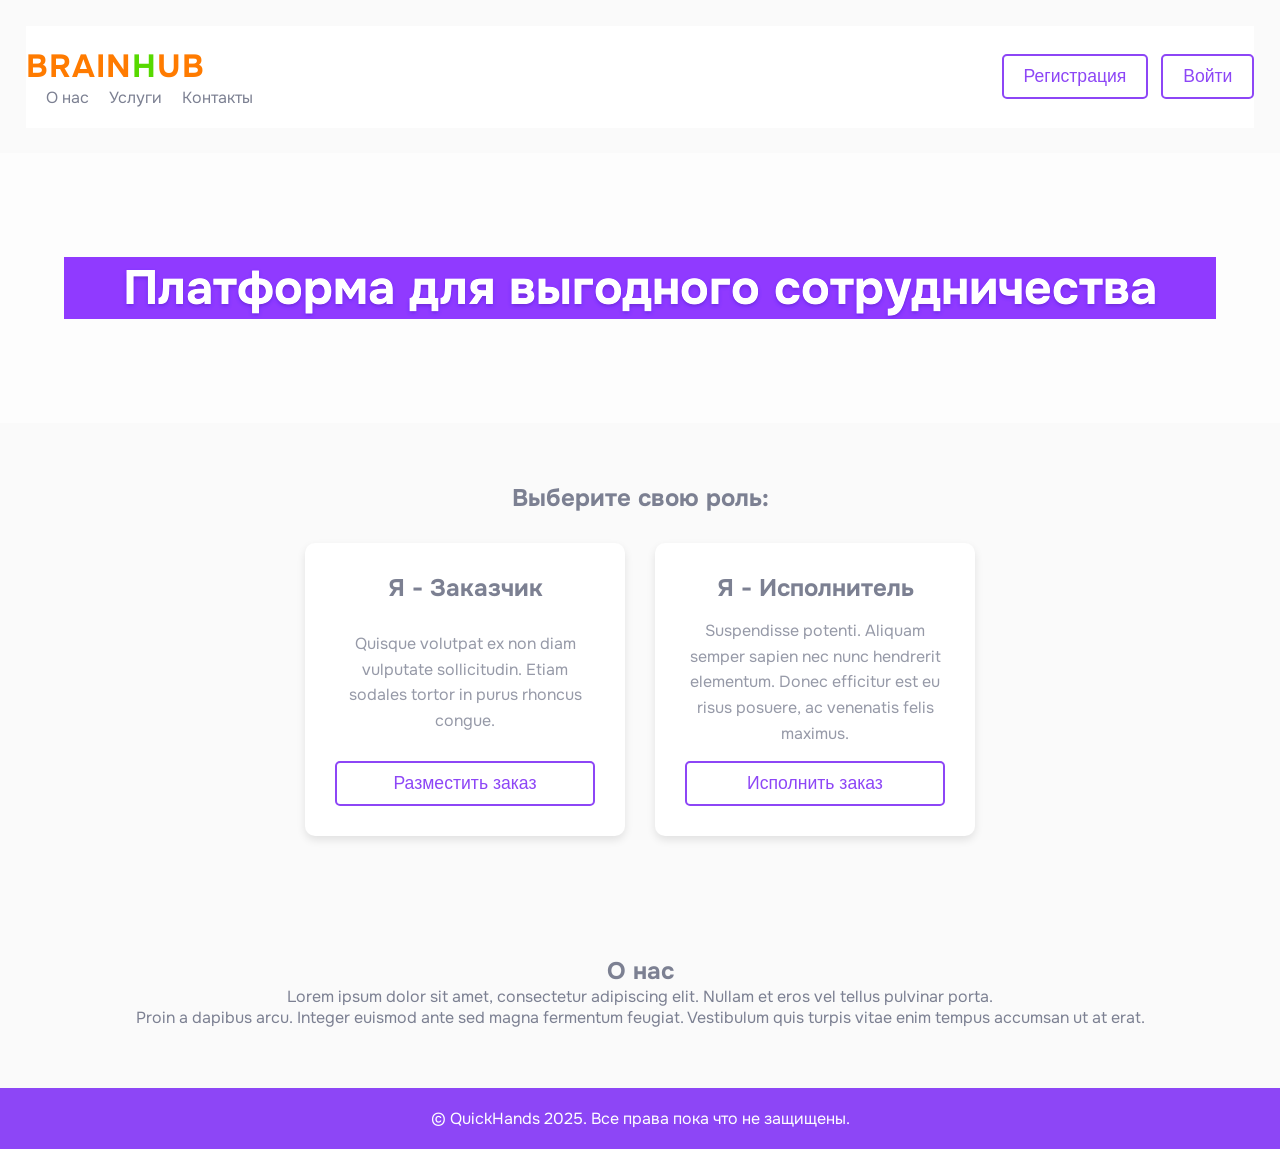
==== index.html @ 3f93f0e9 "Main page 'index' added, base styles added" ====
<!DOCTYPE html>
<html lang="ru">

<head>
    <meta charset="UTF-8">
    <meta name="viewport" content="width=device-width, initial-scale=1.0">
    <title>Фриланс Биржа</title>
    <link rel="stylesheet" href="styles.css">
    <!-- Используем современный шрифт -->
    <link rel="preconnect" href="https://fonts.googleapis.com">
    <link rel="preconnect" href="https://fonts.gstatic.com" crossorigin>
    <link href="https://fonts.googleapis.com/css2?family=Onest:wght@100..900&display=swap" rel="stylesheet">
</head>

<body>
    <header class="header">
        <div class="container">
            <h1 class="logo orangecolor">Brain<span class="greencolor">H</span>ub</h1>
            <nav class="navigation">
                <ul>
                    <li><a href="#about-us">О нас</a></li>
                    <li><a href="#services">Услуги</a></li>
                    <li><a href="#contact">Контакты</a></li>
                </ul>
            </nav>
        </div>
        <button class="btn btn-outline">Регистрация</button>
        <button class="btn btn-outline">Войти</button>
    </header>

    <section id="hero-section" class="hero">
        <div class="container maincont">
            <div class="maintitle">
                <h2 class="maintext">Платформа для выгодного сотрудничества</h2>
            </div>
            <!-- <p>Свяжитесь с талантливыми специалистами прямо сейчас!</p>
            <button class="btn btn-primary">Создать проект</button> -->
        </div>
    </section>
    <section id="services" class="services">
        <div class="container">
            <h2>Выберите свою роль:</h2>
            <div class="service-blocks">
                <div class="block block-orderer">
                    <h3>Я - Заказчик</h3>
                    <p>Quisque volutpat ex non diam vulputate sollicitudin. Etiam sodales tortor in purus rhoncus congue.</p>
                    <button class="btn btn-outline inbe">Разместить заказ</button>
                </div>
                <div class="block block-executor">
                    <h3>Я - Исполнитель</h3>
                    <p>Suspendisse potenti. Aliquam semper sapien nec nunc hendrerit elementum. Donec efficitur est eu risus posuere, ac venenatis felis maximus.</p>
                    <button class="btn btn-outline inbe">Исполнить заказ</button>
                </div>
            </div>
        </div>
    </section>

    <section id="about-us" class="about-us">
        <div class="container">
            <h2>О нас</h2>
            <p>Lorem ipsum dolor sit amet, consectetur adipiscing elit. Nullam et eros vel tellus pulvinar porta.</p>
            <p>Proin a dapibus arcu. Integer euismod ante sed magna fermentum feugiat. Vestibulum quis turpis vitae enim tempus accumsan ut at erat.</p>
        </div>
    </section>


    <footer class="footer">
        <div class="container">
            <p class="rights">&copy; QuickHands 2025. Все права пока что не защищены.</p>
        </div>
    </footer>
</body>

</html>
---- styles.css ----
* {
    margin: 0;
    padding: 0;
    box-sizing: border-box;
    text-decoration: none;
    color: #7c8092;
}

body {
    font-family: "Onest", sans-serif;
    color: #333;
    background-color: #fafafa;
}

.container {
    max-width: 100%;
    width: 100%;
    /* margin: auto; */
}

.maincont {
    display: flex;
    justify-content: center;
}

.maintitle {
    width: 90%;
    color: #8d46f6;
    background-color: #8d46f6;
    text-align: center;
    vertical-align: middle;
}

.maintext {
    margin-bottom: 0px!important;
}

.header {
    gap: 1vw;
    margin: 2vw;
    display: flex;
    justify-content: space-between;
    align-items: center;
    padding: 20px 0;
    background-color: white;
    position: relative;
    z-index: 1000;
}

.logo {
    font-size: 2em;
    font-weight: bold;
    text-transform: uppercase;
    letter-spacing: 1px;
    color: black;
}

.navigation ul {
    list-style-type: none;
    display: flex;
}

.navigation li {
    margin-left: 20px;
}

.navigation a {
    text-decoration: none;
    color: inherit;
    transition: all .3s ease-in-out;
}

.navigation a:hover {
    color: #8d46f6;
}

.hero {
    height: 30vh;
    display: flex;
    justify-content: center;
    align-items: center;
    flex-direction: column;
    text-align: center;
    background-image: linear-gradient(to right bottom, rgba(255, 255, 255, .5), rgba(255, 255, 255, .5)), url('https://via.placeholder.com/1920x1080');
    background-position: center;
    background-repeat: no-repeat;
    background-size: cover;
    filter: contrast(120%);
}

.hero h2 {
    font-size: 3em;
    margin-bottom: 20px;
    color: #fff;
    text-shadow: 0 2px 4px rgba(0, 0, 0, .2);
}

.btn {
    padding: 10px 20px;
    border-radius: 5px;
    cursor: pointer;
    font-size: 1.1em;
    transition: transform .3s ease-in-out;
}

.btn-primary {
    background-color: #8d46f6;
    color: white;
    border: none;
}

.btn-primary:hover {
    transform: scale(1.05);
}

.inbe {
    margin-top: 15px;
}

.btn-outline {
    background-color: transparent;
    color: #8d46f6;
    border: 2px solid #8d46f6;
    transition: all .3s;
}

.btn-outline:hover {
    background-color: #8d46f6;
    color: white;
}

.about-us,
.services {
    padding: 60px 0;
    text-align: center;
}

.service-blocks {
    display: grid;
    justify-content: center;
    gap: 30px;
    grid-template-columns: repeat(2, 25%);
    margin-top: 30px;
}

.greencolor {
    color: rgb(87, 217, 0);
}

.orangecolor {
    color: rgb(255, 123, 0);
}

.block {
    display: flex;
    flex-direction: column;
    justify-content: space-between;
    padding: 30px;
    background-color: white;
    box-shadow: 0 4px 8px rgba(0, 0, 0, .1);
    border-radius: 10px;
    transition: transform .3s ease-in-out;
}

.block h3 {
    font-size: 1.5em;
    margin-bottom: 15px;
}

.block p {
    line-height: 1.6;
    opacity: .8;
}

.block:hover {
    transform: translateY(-10px);
}

.rights {
    color: white;
}

.footer {
    background-color: #8d46f6;
    color: white;
    text-align: center;
    padding: 20px 0;
}

@media screen and (max-width: 768px) {
    .navigation ul {
        flex-wrap: wrap;
    }
    .navigation li {
        margin-left: 10px;
    }
    .service-blocks {
        grid-template-columns: 1fr;
    }
}
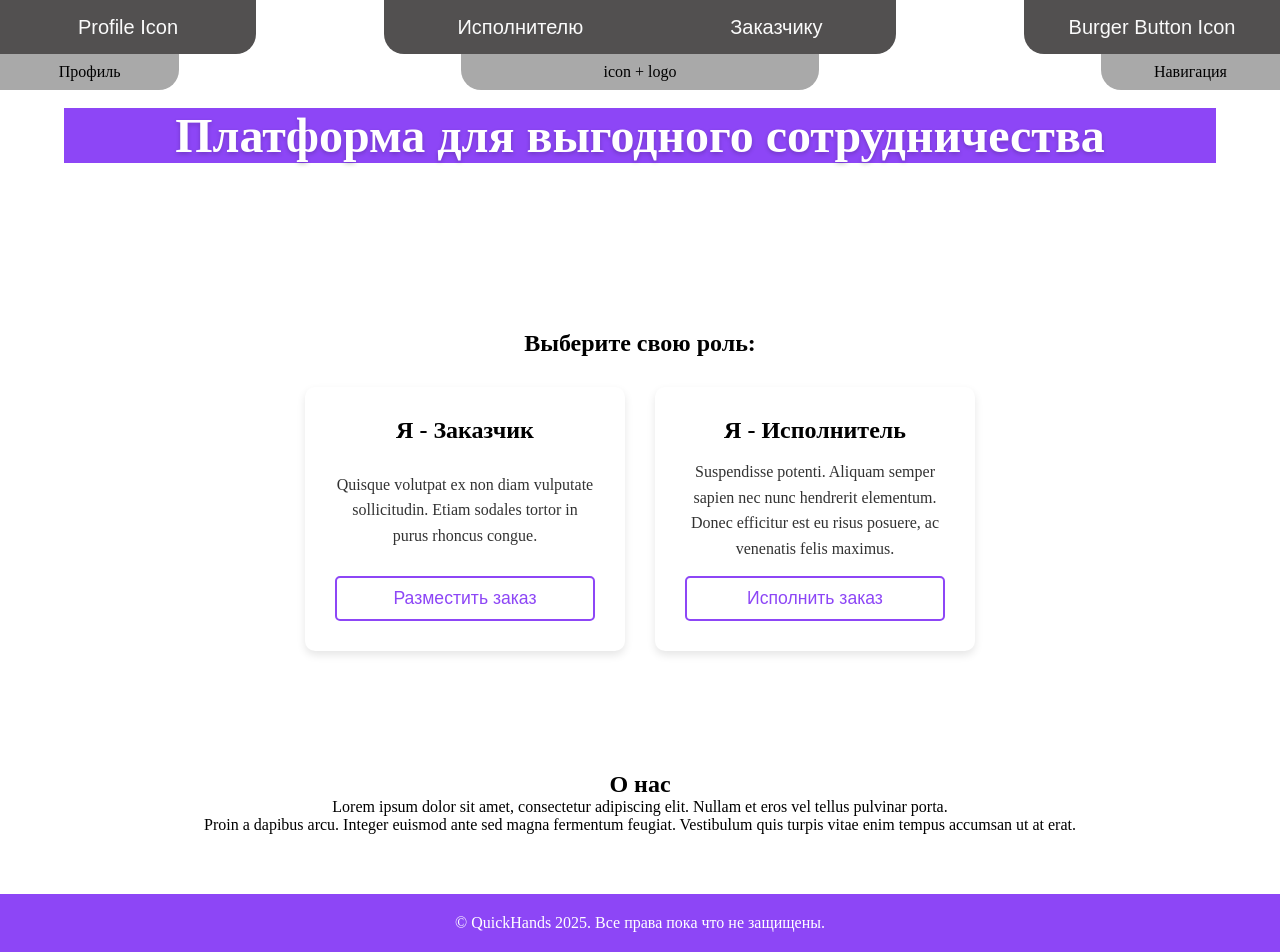
==== commit b4da30f0: "Header layout done" ====
--- a/index.html
+++ b/index.html
@@ -3,30 +3,54 @@
 
 <head>
     <meta charset="UTF-8">
-    <meta name="viewport" content="width=device-width, initial-scale=1.0">
-    <title>Фриланс Биржа</title>
-    <link rel="stylesheet" href="styles.css">
+    <meta name="viewport"
+        content="width=device-width, user-scalable=no, initial-scale=1.0, maximum-scale=1.0, minimum-scale=1.0">
+    <title>Home Page</title>
+    <link rel="stylesheet" href="./styles/BEM blocks/header/header.css">
+    <link rel="stylesheet" href="./styles/BEM blocks/primary-font/primary-font.css">
+    <link rel="stylesheet" href="./styles/styles.css">
     <!-- Используем современный шрифт -->
-    <link rel="preconnect" href="https://fonts.googleapis.com">
+    <!--<link rel="preconnect" href="https://fonts.googleapis.com">
     <link rel="preconnect" href="https://fonts.gstatic.com" crossorigin>
-    <link href="https://fonts.googleapis.com/css2?family=Onest:wght@100..900&display=swap" rel="stylesheet">
+    <link href="https://fonts.googleapis.com/css2?family=Onest:wght@100..900&display=swap" rel="stylesheet"> -->
 </head>
 
 <body>
     <header class="header">
-        <div class="container">
-            <h1 class="logo orangecolor">Brain<span class="greencolor">H</span>ub</h1>
-            <nav class="navigation">
-                <ul>
-                    <li><a href="#about-us">О нас</a></li>
-                    <li><a href="#services">Услуги</a></li>
-                    <li><a href="#contact">Контакты</a></li>
-                </ul>
-            </nav>
-        </div>
-        <button class="btn btn-outline">Регистрация</button>
-        <button class="btn btn-outline">Войти</button>
+        
+        <nav class="header__panel header__panel--left">
+            <div class="header__panel-main header__panel-main--left">
+                <div class="icon-logo header__acc-btn"> </div>
+                <div class="primary-font"> Profile Icon </div>
+            </div>
+            <div class="header__panel-sash header__panel-sash--left">
+                <div class="header__panel-btn">Профиль</div>
+            </div>
+        </nav>
+
+        <nav class="header__panel header__panel--mid">
+            <div class="header__panel-main header__panel-main--mid">
+                <div class="header__panel-btn"><a class="primary-font" href="">Исполнителю</a></div>
+                <div class="header__panel-btn"><a class="primary-font" href="">Заказчику</a></div>
+            </div>
+            <div class="header__panel-sash header__panel-sash--mid">
+                <div class="header__panel-btn">icon + logo</div>
+            </div>
+        </nav>
+
+        <nav class="header__panel header__panel--right">
+            <div class="header__panel-main header__panel-main--right">
+                <div class="primary-font"> Burger Button Icon </div>
+            </div>
+            <div class="header__panel-sash header__panel-sash--right">
+                <div class="header__panel-btn">Навигация</div>
+            </div>
+        </nav>    
     </header>
+
+
+
+
 
     <section id="hero-section" class="hero">
         <div class="container maincont">
@@ -43,12 +67,14 @@
             <div class="service-blocks">
                 <div class="block block-orderer">
                     <h3>Я - Заказчик</h3>
-                    <p>Quisque volutpat ex non diam vulputate sollicitudin. Etiam sodales tortor in purus rhoncus congue.</p>
+                    <p>Quisque volutpat ex non diam vulputate sollicitudin. Etiam sodales tortor in purus rhoncus
+                        congue.</p>
                     <button class="btn btn-outline inbe">Разместить заказ</button>
                 </div>
                 <div class="block block-executor">
                     <h3>Я - Исполнитель</h3>
-                    <p>Suspendisse potenti. Aliquam semper sapien nec nunc hendrerit elementum. Donec efficitur est eu risus posuere, ac venenatis felis maximus.</p>
+                    <p>Suspendisse potenti. Aliquam semper sapien nec nunc hendrerit elementum. Donec efficitur est eu
+                        risus posuere, ac venenatis felis maximus.</p>
                     <button class="btn btn-outline inbe">Исполнить заказ</button>
                 </div>
             </div>
@@ -59,7 +85,8 @@
         <div class="container">
             <h2>О нас</h2>
             <p>Lorem ipsum dolor sit amet, consectetur adipiscing elit. Nullam et eros vel tellus pulvinar porta.</p>
-            <p>Proin a dapibus arcu. Integer euismod ante sed magna fermentum feugiat. Vestibulum quis turpis vitae enim tempus accumsan ut at erat.</p>
+            <p>Proin a dapibus arcu. Integer euismod ante sed magna fermentum feugiat. Vestibulum quis turpis vitae enim
+                tempus accumsan ut at erat.</p>
         </div>
     </section>
 
--- a/styles/BEM blocks/header/header.css
+++ b/styles/BEM blocks/header/header.css
@@ -0,0 +1,100 @@
+.header {
+    position: fixed;
+    display: flex;
+    justify-content: space-between;
+    align-items: flex-start;
+    margin: 0 0 0 0;
+    padding-top: 0;
+    height: 10vh;
+    width: 100%;
+}
+
+.header__panel {
+    display: flex;
+    flex-direction: column;
+    justify-content: start;
+    align-items: center;
+    height: 100%;
+    width: 40%;
+}
+
+.header__panel-main {
+    display: flex;
+    justify-content: space-around;
+    align-items: center;
+    background-color: rgb(82, 80, 80);
+    height: 60%;
+    width: 100%;
+    border-radius: 0% 0% 20px 20px;
+}
+
+.header__panel-sash {
+    display: flex;
+    justify-content: space-around;
+    align-items: center;
+    background-color: darkgray;
+    height: 40%;
+    width: 70%;
+    border-radius: 0% 0% 20px 20px;
+}
+
+.header__panel-btn {
+    text-align: center;
+    box-sizing: content-box;
+    width: auto;
+}
+
+
+
+.header__panel--left {
+    align-items: start;
+    width: 20%;
+}
+
+.header__panel--mid {
+    align-items: center;
+    width: 40%;
+}
+
+.header__panel--right {
+    align-items: end;
+    width: 20%;
+}
+
+
+
+.header__panel-main--left {
+    justify-content: center;
+    border-radius: 0% 0% 20px 0%;
+}
+
+.header__panel-main--mid {
+    justify-content: space-around;
+    border-radius: 0% 0% 20px 20px;
+}
+
+.header__panel-main--right {
+    justify-content: center;
+    border-radius: 0% 0% 0% 20px;
+}
+
+
+
+.header__panel-sash--left {
+    border-radius: 0% 0% 20px 0%;
+}
+
+.header__panel-sash--mid {
+    border-radius: 0% 0% 20px 20px;
+}
+
+.header__panel-sash--right {
+    border-radius: 0% 0% 0% 20px;
+}
+
+
+
+
+
+
+
--- a/styles/BEM blocks/primary-font/primary-font.css
+++ b/styles/BEM blocks/primary-font/primary-font.css
@@ -0,0 +1,5 @@
+.primary-font {
+    font-family: 'Segoe UI', Tahoma, Geneva, Verdana, sans-serif;
+    color: #fafafa;
+    font-size: 20px;
+}
--- a/styles/styles.css
+++ b/styles/styles.css
@@ -0,0 +1,198 @@
+* {
+    margin: 0;
+    padding: 0;
+    box-sizing: border-box;
+    text-decoration: none;
+}
+
+/* body {
+    font-family: "Onest", sans-serif;
+    color: #333;
+    background-color: #fafafa;
+} */
+
+.container {
+    max-width: 100%;
+    width: 100%;
+    /* margin: auto; */
+}
+
+.maincont {
+    display: flex;
+    justify-content: center;
+}
+
+.maintitle {
+    width: 90%;
+    color: #8d46f6;
+    background-color: #8d46f6;
+    text-align: center;
+    vertical-align: middle;
+}
+
+.maintext {
+    margin-bottom: 0px!important;
+}
+
+/* .header {
+    gap: 1vw;
+    margin: 2vw;
+    display: flex;
+    justify-content: space-between;
+    align-items: center;
+    padding: 20px 0;
+    background-color: white;
+    position: relative;
+    z-index: 1000;
+} */
+
+.logo {
+    font-size: 2em;
+    font-weight: bold;
+    text-transform: uppercase;
+    letter-spacing: 1px;
+    color: black;
+}
+
+.navigation ul {
+    list-style-type: none;
+    display: flex;
+}
+
+.navigation li {
+    margin-left: 20px;
+}
+
+.navigation a {
+    text-decoration: none;
+    color: inherit;
+    transition: all .3s ease-in-out;
+}
+
+.navigation a:hover {
+    color: #8d46f6;
+}
+
+.hero {
+    height: 30vh;
+    display: flex;
+    justify-content: center;
+    align-items: center;
+    flex-direction: column;
+    text-align: center;
+    background-image: linear-gradient(to right bottom, rgba(255, 255, 255, .5), rgba(255, 255, 255, .5)), url('https://via.placeholder.com/1920x1080');
+    background-position: center;
+    background-repeat: no-repeat;
+    background-size: cover;
+}
+
+.hero h2 {
+    font-size: 3em;
+    margin-bottom: 20px;
+    color: #fff;
+    text-shadow: 0 2px 4px rgba(0, 0, 0, .2);
+}
+
+.btn {
+    padding: 10px 20px;
+    border-radius: 5px;
+    cursor: pointer;
+    font-size: 1.1em;
+    transition: transform .3s ease-in-out;
+}
+
+.btn-primary {
+    background-color: #8d46f6;
+    color: white;
+    border: none;
+}
+
+.btn-primary:hover {
+    transform: scale(1.05);
+}
+
+.inbe {
+    margin-top: 15px;
+}
+
+.btn-outline {
+    background-color: transparent;
+    color: #8d46f6;
+    border: 2px solid #8d46f6;
+    transition: all .3s;
+}
+
+.btn-outline:hover {
+    background-color: #8d46f6;
+    color: white;
+}
+
+.about-us,
+.services {
+    padding: 60px 0;
+    text-align: center;
+}
+
+.service-blocks {
+    display: grid;
+    justify-content: center;
+    gap: 30px;
+    grid-template-columns: repeat(2, 25%);
+    margin-top: 30px;
+}
+
+.greencolor {
+    color: rgb(87, 217, 0);
+}
+
+.orangecolor {
+    color: rgb(255, 123, 0);
+}
+
+.block {
+    display: flex;
+    flex-direction: column;
+    justify-content: space-between;
+    padding: 30px;
+    background-color: white;
+    box-shadow: 0 4px 8px rgba(0, 0, 0, .1);
+    border-radius: 10px;
+    transition: transform .3s ease-in-out;
+}
+
+.block h3 {
+    font-size: 1.5em;
+    margin-bottom: 15px;
+}
+
+.block p {
+    line-height: 1.6;
+    opacity: .8;
+}
+
+.block:hover {
+    transform: translateY(-10px);
+}
+
+.rights {
+    color: white;
+}
+
+.footer {
+    background-color: #8d46f6;
+    color: white;
+    text-align: center;
+    padding: 20px 0;
+}
+
+@media screen and (max-width: 768px) {
+    .navigation ul {
+        flex-wrap: wrap;
+    }
+    .navigation li {
+        margin-left: 10px;
+    }
+    .service-blocks {
+        grid-template-columns: 1fr;
+    }
+}
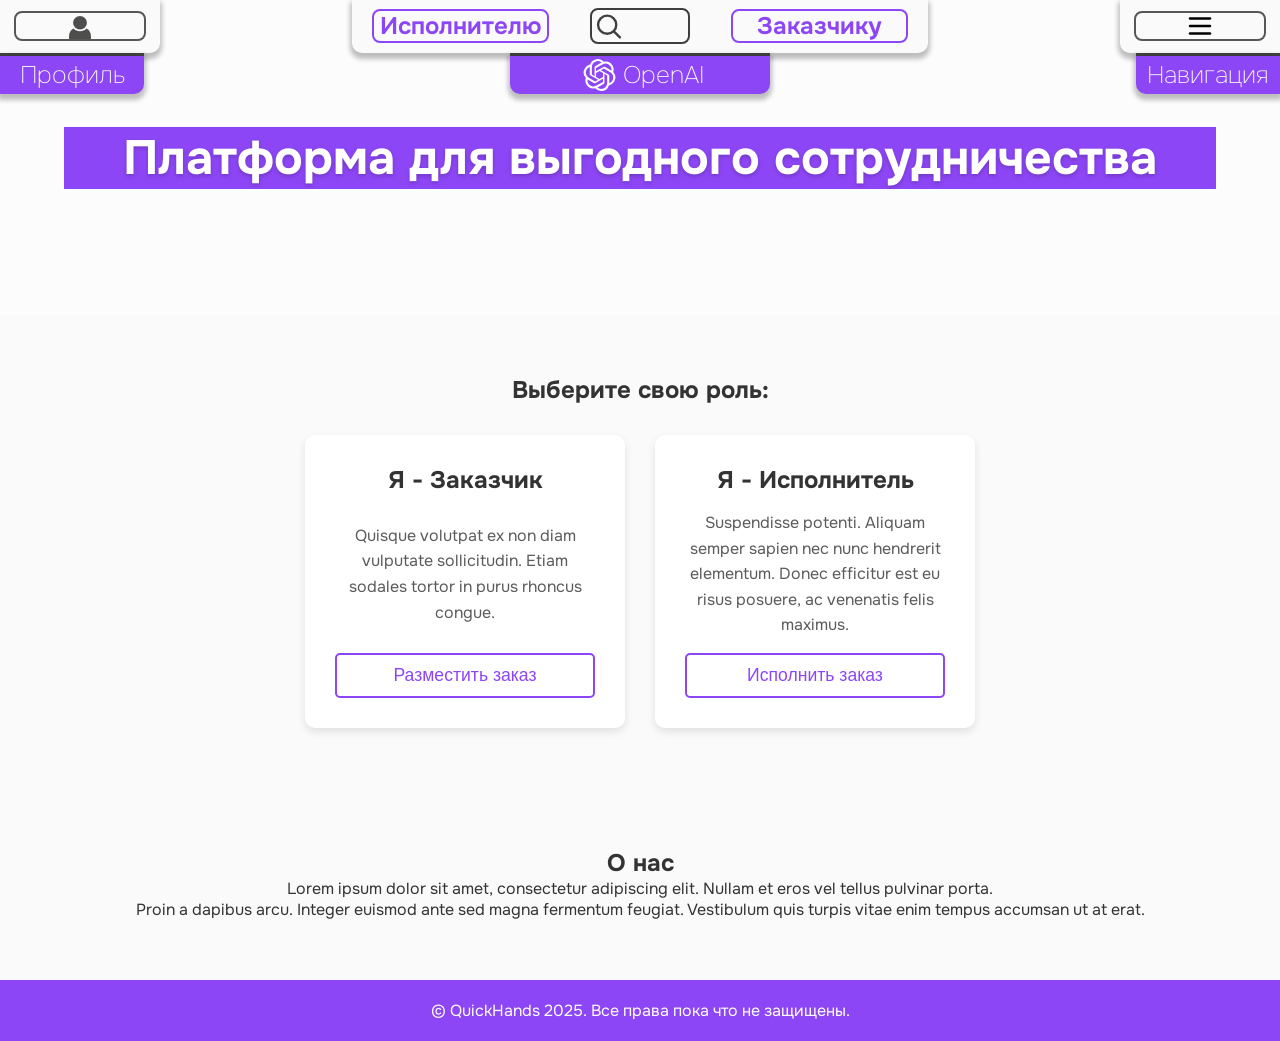
==== commit 2102d33b: "Header static styles done (without adaptive, without dynamic effects)" ====
--- a/index.html
+++ b/index.html
@@ -10,9 +10,9 @@
     <link rel="stylesheet" href="./styles/BEM blocks/primary-font/primary-font.css">
     <link rel="stylesheet" href="./styles/styles.css">
     <!-- Используем современный шрифт -->
-    <!--<link rel="preconnect" href="https://fonts.googleapis.com">
+    <link rel="preconnect" href="https://fonts.googleapis.com">
     <link rel="preconnect" href="https://fonts.gstatic.com" crossorigin>
-    <link href="https://fonts.googleapis.com/css2?family=Onest:wght@100..900&display=swap" rel="stylesheet"> -->
+    <link href="https://fonts.googleapis.com/css2?family=Onest:wght@100..900&display=swap" rel="stylesheet">
 </head>
 
 <body>
@@ -21,29 +21,40 @@
         <nav class="header__panel header__panel--left">
             <div class="header__panel-main header__panel-main--left">
                 <div class="icon-logo header__acc-btn"> </div>
-                <div class="primary-font"> Profile Icon </div>
+                <a class="primary-font header__panel-btn header__panel-btn--left" href="/"> 
+                    <img class="header__icon" src="./images/header__icon--acc/header__icon--acc.svg" alt="" height="30" width="30"> 
+                </a>
             </div>
             <div class="header__panel-sash header__panel-sash--left">
-                <div class="header__panel-btn">Профиль</div>
+                <div class="header__panel-text primary-font">Профиль</div>
             </div>
         </nav>
 
         <nav class="header__panel header__panel--mid">
             <div class="header__panel-main header__panel-main--mid">
-                <div class="header__panel-btn"><a class="primary-font" href="">Исполнителю</a></div>
-                <div class="header__panel-btn"><a class="primary-font" href="">Заказчику</a></div>
+                <a class="header__panel-btn primary-font" href="/">Исполнителю</a>
+                <button class="header__panel-btn header__panel-btn--search" href=""> 
+                    <img class="header__icon header__icon--search" src="./images/header__panel-btn/header__panel-btn--search.svg" alt="" height="30" width="30"> 
+                    <span class="header__panel-text primary-font"> Поиск </span>
+                </button>
+                <a class="header__panel-btn primary-font" href="/">Заказчику</a>
             </div>
+
             <div class="header__panel-sash header__panel-sash--mid">
-                <div class="header__panel-btn">icon + logo</div>
+                <a class="primary-font header__panel-btn header__panel-btn--home">
+                    <img class="header__icon header__icon--logo" src="./images/header__icon--logo/header__icon--logo.svg" alt="" height="30" width="30"> OpenAI
+                </a>
             </div>
         </nav>
 
         <nav class="header__panel header__panel--right">
             <div class="header__panel-main header__panel-main--right">
-                <div class="primary-font"> Burger Button Icon </div>
+                <a class="primary-font header__panel-btn header__panel-btn--right" href="/">
+                    <img class="header__acc-icon" src="./images/header__icon--burger/header__icon--burger.svg" alt="" height="30" width="30">
+                </a>
             </div>
             <div class="header__panel-sash header__panel-sash--right">
-                <div class="header__panel-btn">Навигация</div>
+                <div class="header__panel-text primary-font">Навигация</div>
             </div>
         </nav>    
     </header>
--- a/styles/BEM blocks/header/header.css
+++ b/styles/BEM blocks/header/header.css
@@ -5,8 +5,9 @@
     align-items: flex-start;
     margin: 0 0 0 0;
     padding-top: 0;
-    height: 10vh;
+    height: 13%;
     width: 100%;
+    font-weight: 650;
 }
 
 .header__panel {
@@ -18,83 +19,156 @@
     width: 40%;
 }
 
+.header__panel-text {
+    text-align: center;
+    font-size: 1.5rem!important;
+    color: #fafafa!important;
+    white-space: nowrap;
+    text-overflow: clip;
+    overflow: hidden;
+}
+
 .header__panel-main {
     display: flex;
     justify-content: space-around;
     align-items: center;
-    background-color: rgb(82, 80, 80);
-    height: 60%;
+    background-color: #fafafa;
+    height: 45%;
     width: 100%;
+    border-width: 0px 2px 2px 2px;
     border-radius: 0% 0% 20px 20px;
+    box-shadow: 0 4px 5px 2px rgba(0, 0, 0, 0.25);
+    overflow: hidden;
 }
 
 .header__panel-sash {
     display: flex;
+    font-weight: 100;
     justify-content: space-around;
     align-items: center;
-    background-color: darkgray;
-    height: 40%;
-    width: 70%;
-    border-radius: 0% 0% 20px 20px;
+    background-color: #8d46f6;
+    height: 35%;
+    width: 90%;
+    border-radius: 0% 0% 25px 25px;
+    border-top: solid 3px #3e3e3e;
+    box-shadow: 0 4px 5px 2px rgba(0, 0, 0, 0.25);
 }
 
 .header__panel-btn {
-    text-align: center;
+    display: flex;
+    color: #8d46f6!important;
+    cursor: pointer;
     box-sizing: content-box;
-    width: auto;
+    width: 30%;
+    justify-content: center;
+    align-items: center;
+    white-space: nowrap;
+    text-overflow: clip;
+    overflow: hidden;
+    border: 2px solid #8d46f6;
+    border-radius: 8px;
 }
 
 
 
+
+.header__panel-btn--search {
+    justify-content: space-evenly;
+    width: 6rem;
+    height: 2rem;
+    background-color: #fafafa;
+    border-color: #3e3e3e;
+}
+
+.header__panel-btn--home {
+    color: #fafafa!important;
+    height: 2rem;
+    width: 8rem;
+    border: 0;
+}
+
 .header__panel--left {
     align-items: start;
-    width: 20%;
+    width: 10rem;
 }
+
+
+
+
+.header__icon {
+    height: 90%;
+    width: 90%;
+    filter: contrast(50%);
+}
+
+.header__icon--search {
+    height: 90%!important;
+    width: 40%!important;
+    filter: contrast(50%);
+}
+
+.header__icon--logo {
+    height: 100%!important;
+    width: 100%!important;
+    filter: invert();
+}
+
+
 
 .header__panel--mid {
     align-items: center;
-    width: 40%;
+    width: 36rem;
 }
 
 .header__panel--right {
     align-items: end;
-    width: 20%;
+    width: 10rem;
 }
 
 
 
 .header__panel-main--left {
     justify-content: center;
-    border-radius: 0% 0% 20px 0%;
+    border-radius: 0% 0% 10px 0%;
 }
 
 .header__panel-main--mid {
     justify-content: space-around;
-    border-radius: 0% 0% 20px 20px;
+    border-radius: 0% 0% 10px 10px;
 }
 
 .header__panel-main--right {
     justify-content: center;
-    border-radius: 0% 0% 0% 20px;
+    border-radius: 0% 0% 0% 10px;
 }
 
 
 
 .header__panel-sash--left {
-    border-radius: 0% 0% 20px 0%;
+    border-radius: 0% 0% 10px 0%;
 }
 
 .header__panel-sash--mid {
-    border-radius: 0% 0% 20px 20px;
+    width: 45%;
+    border-radius: 0% 0% 10px 10px;
 }
 
 .header__panel-sash--right {
-    border-radius: 0% 0% 0% 20px;
+    border-radius: 0% 0% 0% 10px;
 }
 
 
 
+.header__panel-btn--left {
+    align-items: end;
+    width: 80%;
+    height: 50%;
+    border-color: #585757;
+}
 
+.header__panel-btn--right {
+    width: 80%;
+    height: 50%;
+    border-color: #585757;
+}
 
-
-
--- a/styles/BEM blocks/primary-font/primary-font.css
+++ b/styles/BEM blocks/primary-font/primary-font.css
@@ -1,5 +1,6 @@
 .primary-font {
-    font-family: 'Segoe UI', Tahoma, Geneva, Verdana, sans-serif;
-    color: #fafafa;
-    font-size: 20px;
+    text-align: center;
+    font-family: "Onest";
+    color: #000000;
+    font-size: 1.5em;
 }
--- a/styles/styles.css
+++ b/styles/styles.css
@@ -5,11 +5,11 @@
     text-decoration: none;
 }
 
-/* body {
+ body {
     font-family: "Onest", sans-serif;
     color: #333;
     background-color: #fafafa;
-} */
+} 
 
 .container {
     max-width: 100%;
@@ -74,7 +74,7 @@
 }
 
 .hero {
-    height: 30vh;
+    height: 35vh;
     display: flex;
     justify-content: center;
     align-items: center;
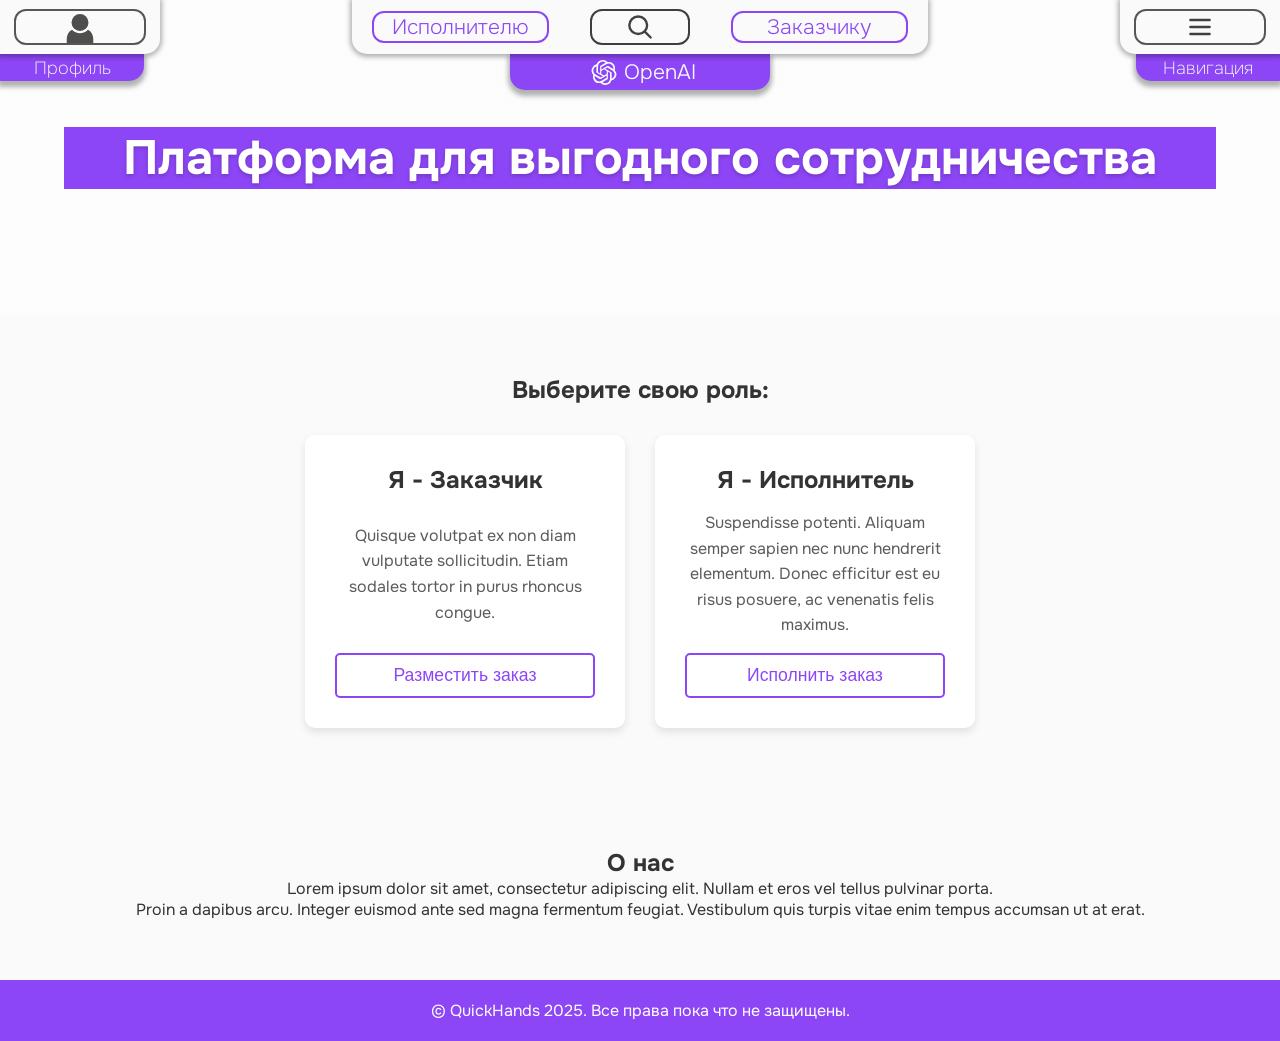
==== commit 029817f7: "header hover effects done" ====
--- a/index.html
+++ b/index.html
@@ -7,8 +7,8 @@
         content="width=device-width, user-scalable=no, initial-scale=1.0, maximum-scale=1.0, minimum-scale=1.0">
     <title>Home Page</title>
     <link rel="stylesheet" href="./styles/BEM blocks/header/header.css">
+    <link rel="stylesheet" href="./styles/styles.css">
     <link rel="stylesheet" href="./styles/BEM blocks/primary-font/primary-font.css">
-    <link rel="stylesheet" href="./styles/styles.css">
     <!-- Используем современный шрифт -->
     <link rel="preconnect" href="https://fonts.googleapis.com">
     <link rel="preconnect" href="https://fonts.gstatic.com" crossorigin>
@@ -32,16 +32,15 @@
 
         <nav class="header__panel header__panel--mid">
             <div class="header__panel-main header__panel-main--mid">
-                <a class="header__panel-btn primary-font" href="/">Исполнителю</a>
+                <a class="header__panel-btn primary-font" href="/"> Исполнителю </a>
                 <button class="header__panel-btn header__panel-btn--search" href=""> 
                     <img class="header__icon header__icon--search" src="./images/header__panel-btn/header__panel-btn--search.svg" alt="" height="30" width="30"> 
-                    <span class="header__panel-text primary-font"> Поиск </span>
                 </button>
-                <a class="header__panel-btn primary-font" href="/">Заказчику</a>
+                <a class="header__panel-btn primary-font" href="/"> Заказчику </a>
             </div>
 
             <div class="header__panel-sash header__panel-sash--mid">
-                <a class="primary-font header__panel-btn header__panel-btn--home">
+                <a class="primary-font header__panel-btn header__panel-btn--home" href="/">
                     <img class="header__icon header__icon--logo" src="./images/header__icon--logo/header__icon--logo.svg" alt="" height="30" width="30"> OpenAI
                 </a>
             </div>
@@ -50,7 +49,7 @@
         <nav class="header__panel header__panel--right">
             <div class="header__panel-main header__panel-main--right">
                 <a class="primary-font header__panel-btn header__panel-btn--right" href="/">
-                    <img class="header__acc-icon" src="./images/header__icon--burger/header__icon--burger.svg" alt="" height="30" width="30">
+                    <img class="header__icon" src="./images/header__icon--burger/header__icon--burger.svg" alt="" height="30" width="30">
                 </a>
             </div>
             <div class="header__panel-sash header__panel-sash--right">
--- a/styles/BEM blocks/header/header.css
+++ b/styles/BEM blocks/header/header.css
@@ -2,18 +2,17 @@
     position: fixed;
     display: flex;
     justify-content: space-between;
-    align-items: flex-start;
+    align-items: center;
     margin: 0 0 0 0;
     padding-top: 0;
-    height: 13%;
+    height: 10%;
     width: 100%;
-    font-weight: 650;
+    user-select: none;
 }
 
 .header__panel {
     display: flex;
     flex-direction: column;
-    justify-content: start;
     align-items: center;
     height: 100%;
     width: 40%;
@@ -21,11 +20,10 @@
 
 .header__panel-text {
     text-align: center;
-    font-size: 1.5rem!important;
-    color: #fafafa!important;
+    color: #fafafa;
     white-space: nowrap;
-    text-overflow: clip;
-    overflow: hidden;
+    text-overflow: ellipsis;
+
 }
 
 .header__panel-main {
@@ -33,30 +31,33 @@
     justify-content: space-around;
     align-items: center;
     background-color: #fafafa;
-    height: 45%;
+    height: 60%;
     width: 100%;
     border-width: 0px 2px 2px 2px;
-    border-radius: 0% 0% 20px 20px;
-    box-shadow: 0 4px 5px 2px rgba(0, 0, 0, 0.25);
-    overflow: hidden;
+    border-radius: 0% 0% 35px 35px;
+    box-shadow: 0 1px 5px 2px rgba(0, 0, 0, 0.3);
 }
 
 .header__panel-sash {
     display: flex;
-    font-weight: 100;
+    z-index: -100;
+    font-size: 1.1rem;
+    font-weight: 150;
     justify-content: space-around;
     align-items: center;
     background-color: #8d46f6;
-    height: 35%;
+    height: 40%;
     width: 90%;
-    border-radius: 0% 0% 25px 25px;
-    border-top: solid 3px #3e3e3e;
-    box-shadow: 0 4px 5px 2px rgba(0, 0, 0, 0.25);
+    border-radius: 0% 0% 30px 30px;
+    box-shadow: 0 4px 5px 2px rgba(0, 0, 0, 0.3);
 }
 
 .header__panel-btn {
     display: flex;
-    color: #8d46f6!important;
+    font-size: 1.3rem;
+    height: 1.8rem;
+    font-weight: 250;
+    color: #8d46f6;
     cursor: pointer;
     box-sizing: content-box;
     width: 30%;
@@ -66,33 +67,18 @@
     text-overflow: clip;
     overflow: hidden;
     border: 2px solid #8d46f6;
-    border-radius: 8px;
-}
-
-
-
-
-.header__panel-btn--search {
-    justify-content: space-evenly;
-    width: 6rem;
-    height: 2rem;
-    background-color: #fafafa;
-    border-color: #3e3e3e;
-}
-
-.header__panel-btn--home {
-    color: #fafafa!important;
-    height: 2rem;
-    width: 8rem;
-    border: 0;
-}
-
-.header__panel--left {
-    align-items: start;
-    width: 10rem;
-}
-
-
+    border-radius: 12px;
+    transition: background-color 150ms ease, 
+            color 150ms ease, 
+            transform 150ms ease, 
+            filter 150ms ease;
+}
+
+.header__panel-btn:hover {
+    background-color: #8d46f6;
+    color: #fafafa;
+    transform: translateY(-3px);
+}
 
 
 .header__icon {
@@ -102,14 +88,14 @@
 }
 
 .header__icon--search {
-    height: 90%!important;
-    width: 40%!important;
+    height: 90%;
+    width: 40%;
     filter: contrast(50%);
 }
 
 .header__icon--logo {
-    height: 100%!important;
-    width: 100%!important;
+    height: 25px;
+    width: 40px;
     filter: invert();
 }
 
@@ -118,43 +104,53 @@
 .header__panel--mid {
     align-items: center;
     width: 36rem;
+    min-width: 10rem;
 }
 
 .header__panel--right {
     align-items: end;
     width: 10rem;
-}
-
+    min-width: 5rem;
+    flex-shrink: 2;
+}
+
+.header__panel--left {
+    align-items: start;
+    width: 10rem;
+    min-width: 5rem;
+}
 
 
 .header__panel-main--left {
     justify-content: center;
-    border-radius: 0% 0% 10px 0%;
+    border-radius: 0% 0% 15px 0%;
 }
 
 .header__panel-main--mid {
     justify-content: space-around;
-    border-radius: 0% 0% 10px 10px;
+    border-radius: 0% 0% 15px 15px;
 }
 
 .header__panel-main--right {
     justify-content: center;
-    border-radius: 0% 0% 0% 10px;
+    border-radius: 0% 0% 0% 15px;
 }
 
 
 
 .header__panel-sash--left {
-    border-radius: 0% 0% 10px 0%;
+    height: 30%;
+    border-radius: 0% 0% 15px 0%;
 }
 
 .header__panel-sash--mid {
     width: 45%;
-    border-radius: 0% 0% 10px 10px;
+    border-radius: 0% 0% 15px 15px;
 }
 
 .header__panel-sash--right {
-    border-radius: 0% 0% 0% 10px;
+    height: 30%;
+    border-radius: 0% 0% 0% 15px;
 }
 
 
@@ -162,13 +158,85 @@
 .header__panel-btn--left {
     align-items: end;
     width: 80%;
-    height: 50%;
+    height: 2rem;
     border-color: #585757;
+    
+}
+.header__panel-btn--left:hover {
+    background-color: #c1c1c1;
+    border-color: #c1c1c1;
+    filter: invert();
 }
 
 .header__panel-btn--right {
     width: 80%;
-    height: 50%;
+    height: 2rem;
     border-color: #585757;
 }
-
+.header__panel-btn--right:hover {
+    background-color: #c1c1c1;
+    border-color: #c1c1c1;
+    filter: invert();
+}
+.header__panel-btn--search {
+    justify-content: space-evenly;
+    width: 6rem;
+    height: 2rem;
+    background-color: #fafafa;
+    border-color: #3e3e3e;
+}
+.header__panel-btn--search:hover {
+    background-color: #c1c1c1;
+    border-color: #c1c1c1;
+    filter: invert();
+}
+
+.header__panel-btn--home {
+    color: #fafafa;
+    font-weight: 300!important;
+    height: 2rem;
+    width: 8rem;
+    border: 0;
+}
+
+
+
+@media (max-width: 800px) {
+    .header__panel-btn {
+        font-size: 1rem;
+    }
+
+    .header__panel-btn--home {
+        font-size: 1.3rem;
+    }
+}
+
+@media (max-width: 570px) {
+    .header {
+        flex-wrap: wrap;
+    }
+
+    .header__panel-sash {
+        display: none;
+    }
+    .header__panel-btn {
+        min-width: 50px;
+    }
+
+    .header__panel--left {
+        order: 1;
+        position: relative;
+        top: -40%;
+        z-index: -200;
+    }
+
+    .header__panel--right {
+        order: 3;
+        position: relative;
+        top: -40%;
+        z-index: -200;
+    }
+
+}
+
+
--- a/styles/BEM blocks/primary-font/primary-font.css
+++ b/styles/BEM blocks/primary-font/primary-font.css
@@ -1,6 +1,4 @@
 .primary-font {
     text-align: center;
     font-family: "Onest";
-    color: #000000;
-    font-size: 1.5em;
 }
